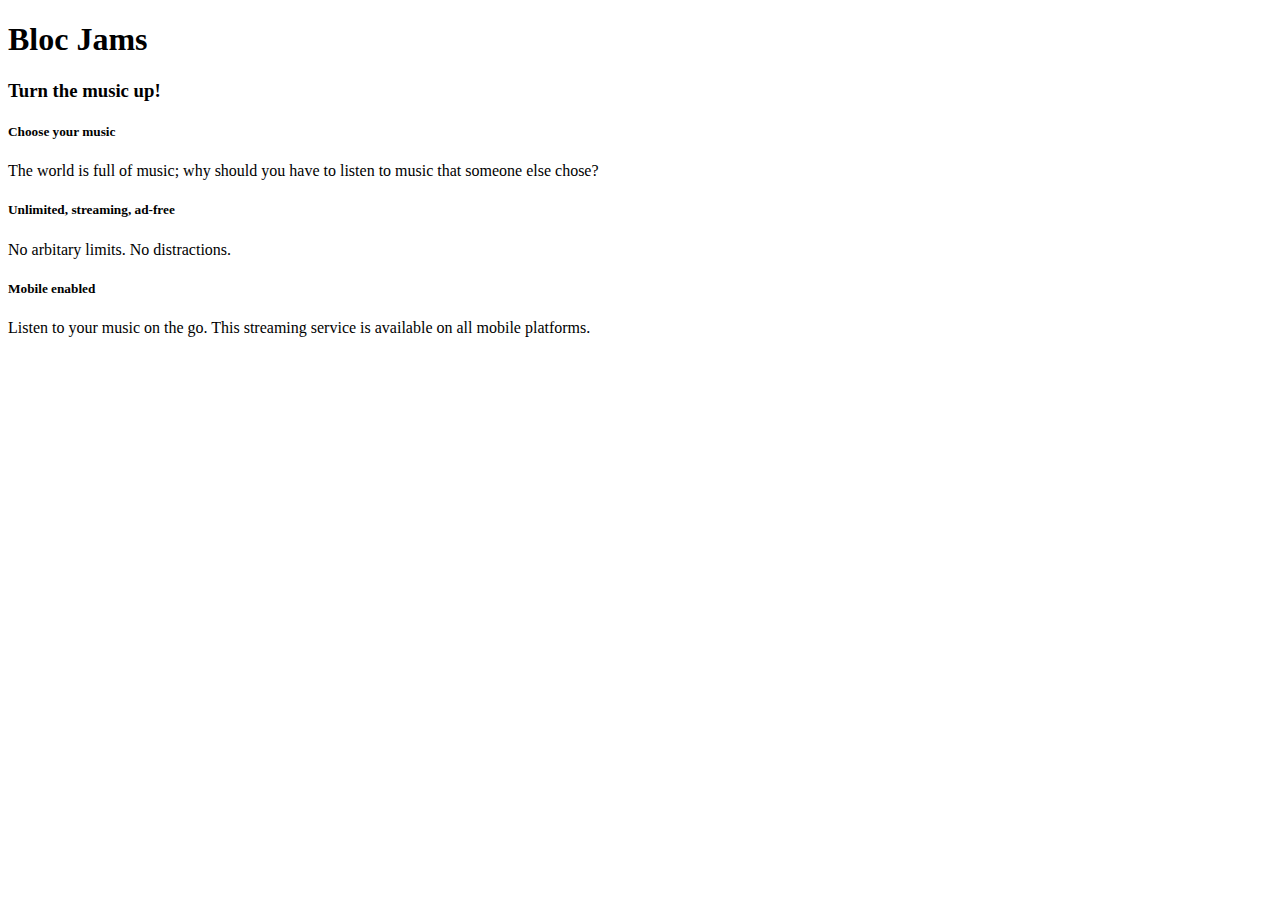
==== index.html @ 945dd3c2 "finish assignment6" ====
<!DOCTYPE html> 
<html> 
    <head>
        <title> Bloc Jams</title>
    </head>
    <body>
        <nav> <!-- navigation bar --> </nav>
        <section> <!-- hero content --> 
            <h1>Bloc Jams</h1>
            <h3> Turn the music up!</h3>
        </section>
        <section> <!-- selling points --> 
            <div> 
                <h5>Choose your music</h5>
                <p> The world is full of music; why should you have to listen to music that someone else chose? </p>
            </div>
            <div> 
                <h5>Unlimited, streaming, ad-free</h5>
                <p>No arbitary limits. No distractions.</p>
            </div>
            <div> 
                <h5>Mobile enabled</h5>
                <p>Listen to your music on the go. This streaming service is available on all mobile platforms.</p>
            </div>
        </section>
    </body>
</html>
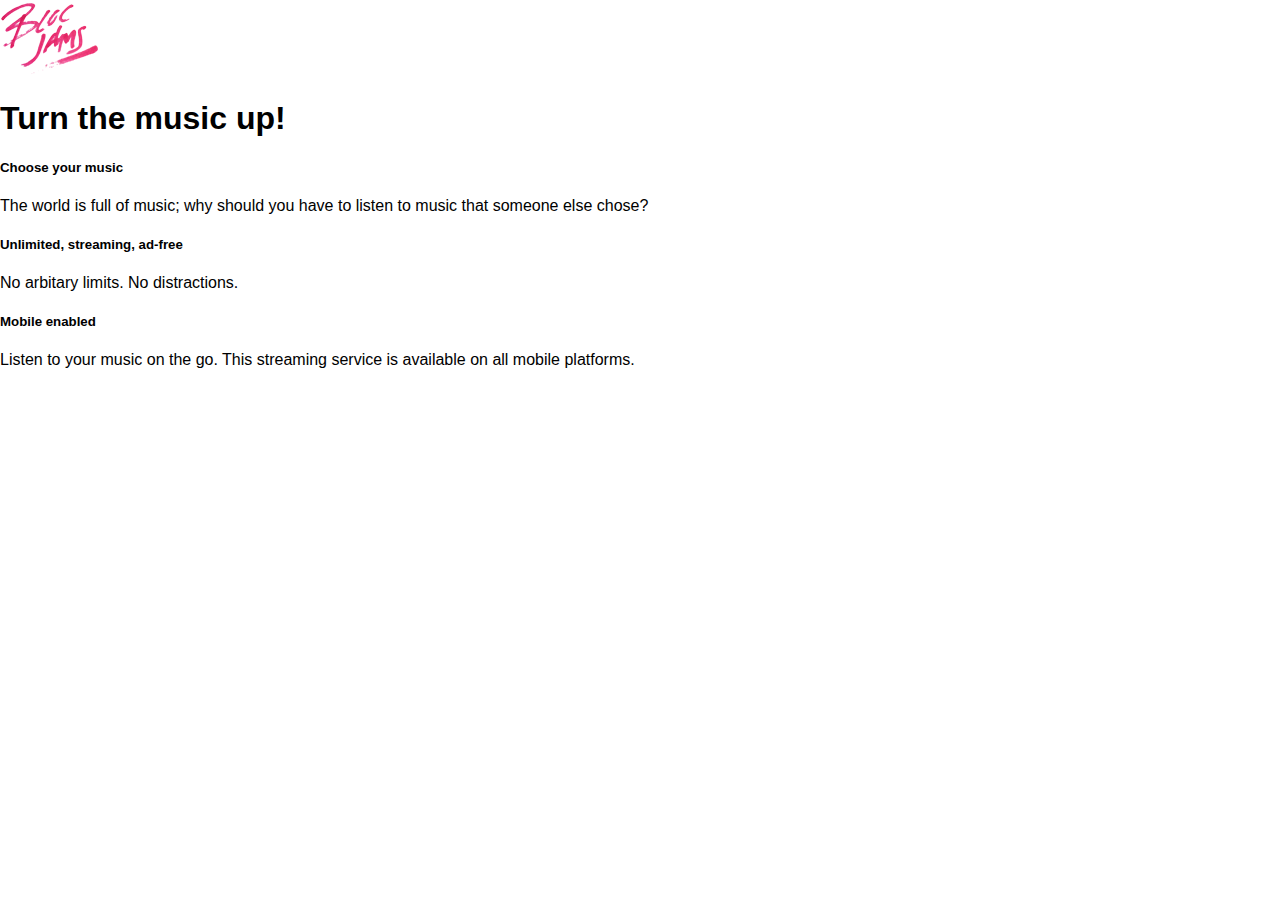
==== commit f942100c: "finish checkpoint7" ====
--- a/index.html
+++ b/index.html
@@ -2,26 +2,42 @@
 <html> 
     <head>
         <title> Bloc Jams</title>
+        <link rel="stylesheet" type="text/css" href="http://fonts.googleapis.com/css?family=Open+Sans:400,800,600,700,300">
+        <link rel="stylesheet" type="text/css" href="http://code.ionicframework.com/ionicons/2.0.1/css/ionicons.min.css">
+        <link rel="stylesheet" type="text/css" href="styles/normalize.css">
+        <link rel="stylesheet" type="text/css" href="styles/main.css">        
     </head>
-    <body>
-        <nav> <!-- navigation bar --> </nav>
-        <section> <!-- hero content --> 
-            <h1>Bloc Jams</h1>
-            <h3> Turn the music up!</h3>
+    
+    <body class="landing">
+        <nav class="navbar"> <!-- navigation bar --> 
+        <img src="assets/images/bloc_jams_logo.png" alt="bloc jams logo" class="logo">
+        </nav>
+        
+        <section class="hero-content"> <!-- hero content --> 
+            <h1 class="hero-title"> Turn the music up!</h1>
         </section>
-        <section> <!-- selling points --> 
-            <div> 
-                <h5>Choose your music</h5>
-                <p> The world is full of music; why should you have to listen to music that someone else chose? </p>
+        
+        <section class="selling-points"> <!-- selling points --> 
+            
+            <div class="point"> 
+                <span class="ion-music-note"></span>
+                <h5 class="point-title">Choose your music</h5>
+                <p class="point-description"> The world is full of music; why should you have to listen to music that someone else chose? </p>
             </div>
-            <div> 
-                <h5>Unlimited, streaming, ad-free</h5>
-                <p>No arbitary limits. No distractions.</p>
+            
+            <div class="point"> 
+                <span class="ion-radio-waves"></span>
+                <h5 class="point-title">Unlimited, streaming, ad-free</h5>
+                <p class="point-description">No arbitary limits. No distractions.</p>
             </div>
-            <div> 
-                <h5>Mobile enabled</h5>
-                <p>Listen to your music on the go. This streaming service is available on all mobile platforms.</p>
+            
+            <div class="point">
+                <span class="ion-iphone"></span>
+                <h5 class="point-title">Mobile enabled</h5>
+                <p class="point-description">Listen to your music on the go. This streaming service is available on all mobile platforms.</p>
             </div>
+            
         </section>
+        
     </body>
 </html>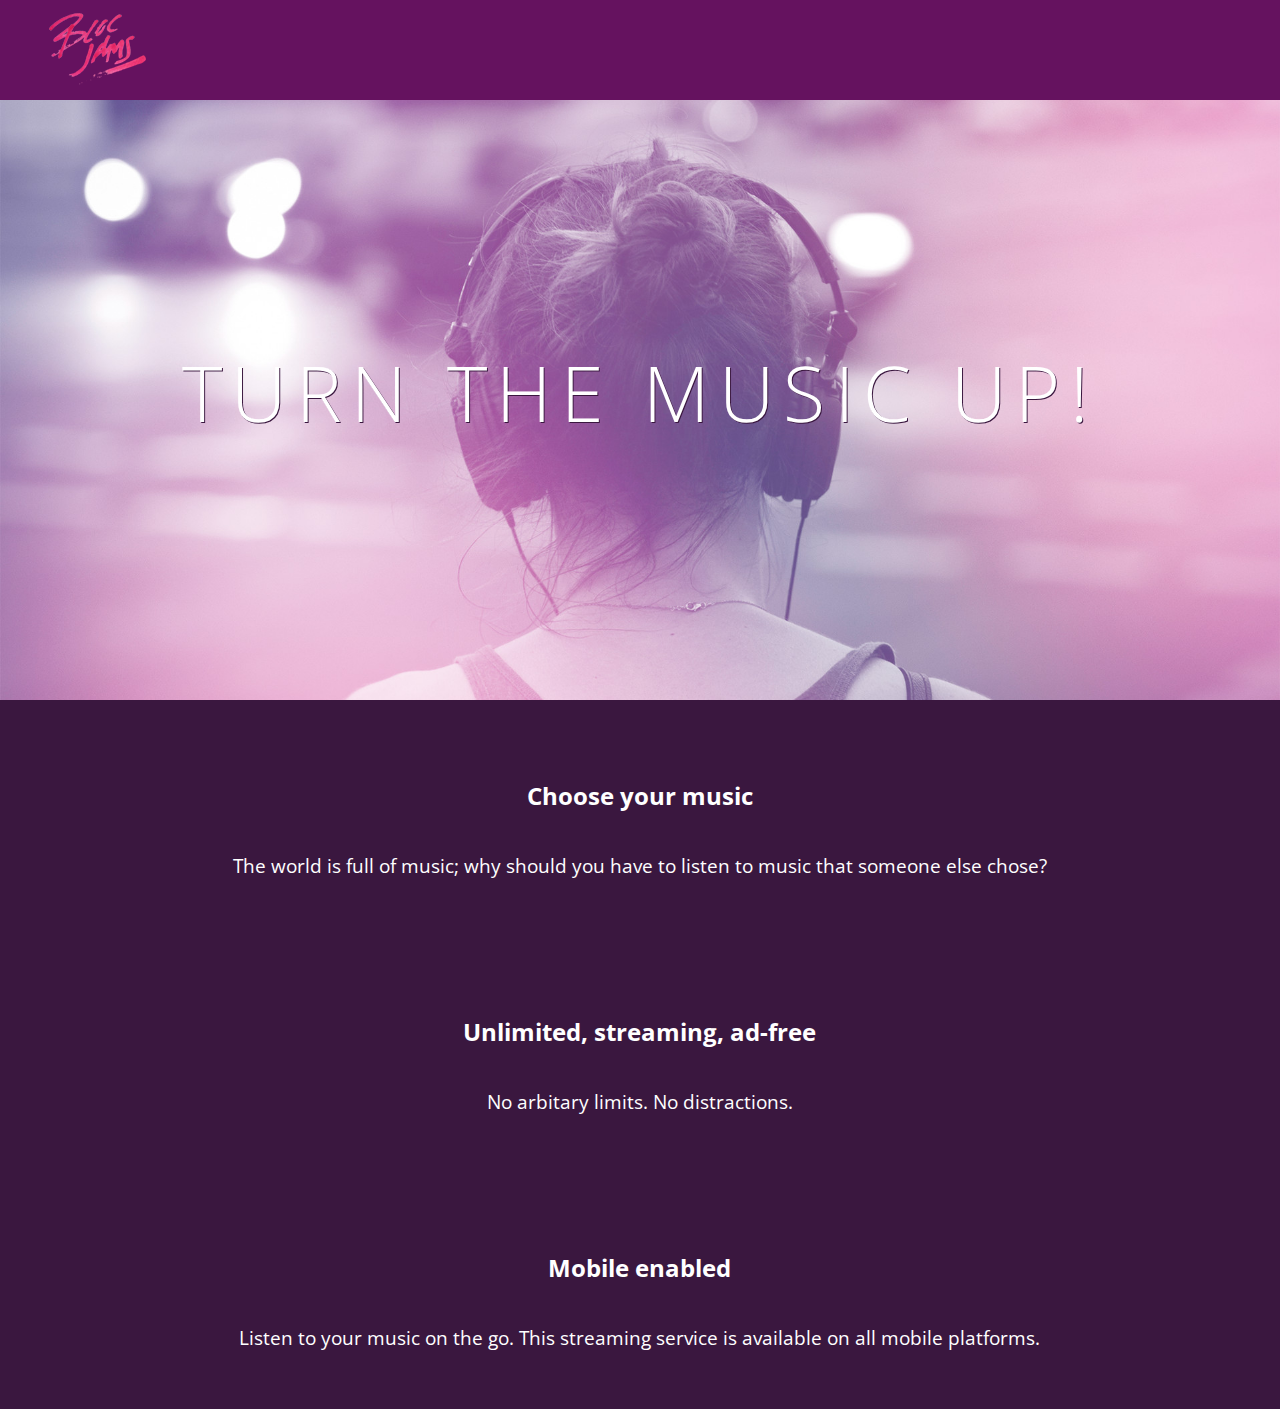
==== commit 26d015ae: "finish checkpoint8" ====
--- a/index.html
+++ b/index.html
@@ -2,10 +2,12 @@
 <html> 
     <head>
         <title> Bloc Jams</title>
+        <meta name="viewport" content="width=device-width, inital-scale=1">
         <link rel="stylesheet" type="text/css" href="http://fonts.googleapis.com/css?family=Open+Sans:400,800,600,700,300">
         <link rel="stylesheet" type="text/css" href="http://code.ionicframework.com/ionicons/2.0.1/css/ionicons.min.css">
         <link rel="stylesheet" type="text/css" href="styles/normalize.css">
-        <link rel="stylesheet" type="text/css" href="styles/main.css">        
+        <link rel="stylesheet" type="text/css" href="styles/main.css">      
+        <link rel="stylesheet" type="text/css" href="styles/landing.css">
     </head>
     
     <body class="landing">
@@ -17,21 +19,21 @@
             <h1 class="hero-title"> Turn the music up!</h1>
         </section>
         
-        <section class="selling-points"> <!-- selling points --> 
+        <section class="selling-points container"> <!-- selling points --> 
             
-            <div class="point"> 
+            <div class="point column third"> 
                 <span class="ion-music-note"></span>
                 <h5 class="point-title">Choose your music</h5>
                 <p class="point-description"> The world is full of music; why should you have to listen to music that someone else chose? </p>
             </div>
             
-            <div class="point"> 
+            <div class="point column third"> 
                 <span class="ion-radio-waves"></span>
                 <h5 class="point-title">Unlimited, streaming, ad-free</h5>
                 <p class="point-description">No arbitary limits. No distractions.</p>
             </div>
             
-            <div class="point">
+            <div class="point column third">
                 <span class="ion-iphone"></span>
                 <h5 class="point-title">Mobile enabled</h5>
                 <p class="point-description">Listen to your music on the go. This streaming service is available on all mobile platforms.</p>
--- a/styles/main.css
+++ b/styles/main.css
@@ -0,0 +1,43 @@
+*, *::before, *::after {
+    -moz-box-sizing: border-box;
+    -webkit-box-sizing: border-box;
+    box-sizing: border-box;
+}
+
+html {
+     height: 100%; 
+     font-size: 100%;
+ }
+ 
+ body {
+     font-family: 'Open Sans'; 
+     color: white;            
+     min-height: 100%;         
+ }
+ 
+ .navbar {
+     padding: 0.5rem;
+     background-color: rgb(101,18,95);
+ }
+ 
+ .navbar .logo {
+     position: relative; 
+     left: 2rem;
+ }
+
+.container {
+    margin: 0 auto;
+    max-width: 64rem;
+}
+
+
+/* media queries */
+
+
+@media (min-width: 640px) {
+    html { font-size: 112%;}
+}
+
+@media (min-width: 1024px) {
+    html {font-size:120%;}
+}--- a/styles/landing.css
+++ b/styles/landing.css
@@ -0,0 +1,52 @@
+
+body.landing {
+     background-color: rgb(58,23,63); 
+ }
+
+.hero-content {
+     position: relative; 
+     min-height: 600px;  
+     background-image: url(../assets/images/bloc_jams_bg.jpg);
+     background-repeat: no-repeat;
+     background-position: center center;
+     background-size: cover;
+ }
+
+.hero-content .hero-title {
+     position: absolute;             
+     top: 40%;                 
+     -webkit-transform: translateY(-50%);
+     -moz-transform: translateY(-50%);
+     -ms-transform: translateY(-50%);
+     transform: translateY(-50%);
+     width: 100%;                   
+     text-align: center;            
+     font-size: 4rem;              
+     font-weight: 300;              
+     text-transform: uppercase;      
+     letter-spacing: 0.5rem;       
+     text-shadow: 1px 1px 0px rgb(58,23,63); 
+ }
+
+.selling-points {
+     position: relative;
+     
+    
+ }
+ 
+ .point {
+     position: relative;
+     padding: 2rem;
+     text-align: center;
+ }
+ 
+ .point .point-title {
+     font-size: 1.25rem;
+ }
+ 
+ .ion-music-note,
+ .ion-radio-waves,
+ .ion-iphone {
+     color: rgb(233,50,117);
+     font-size: 5rem;
+ }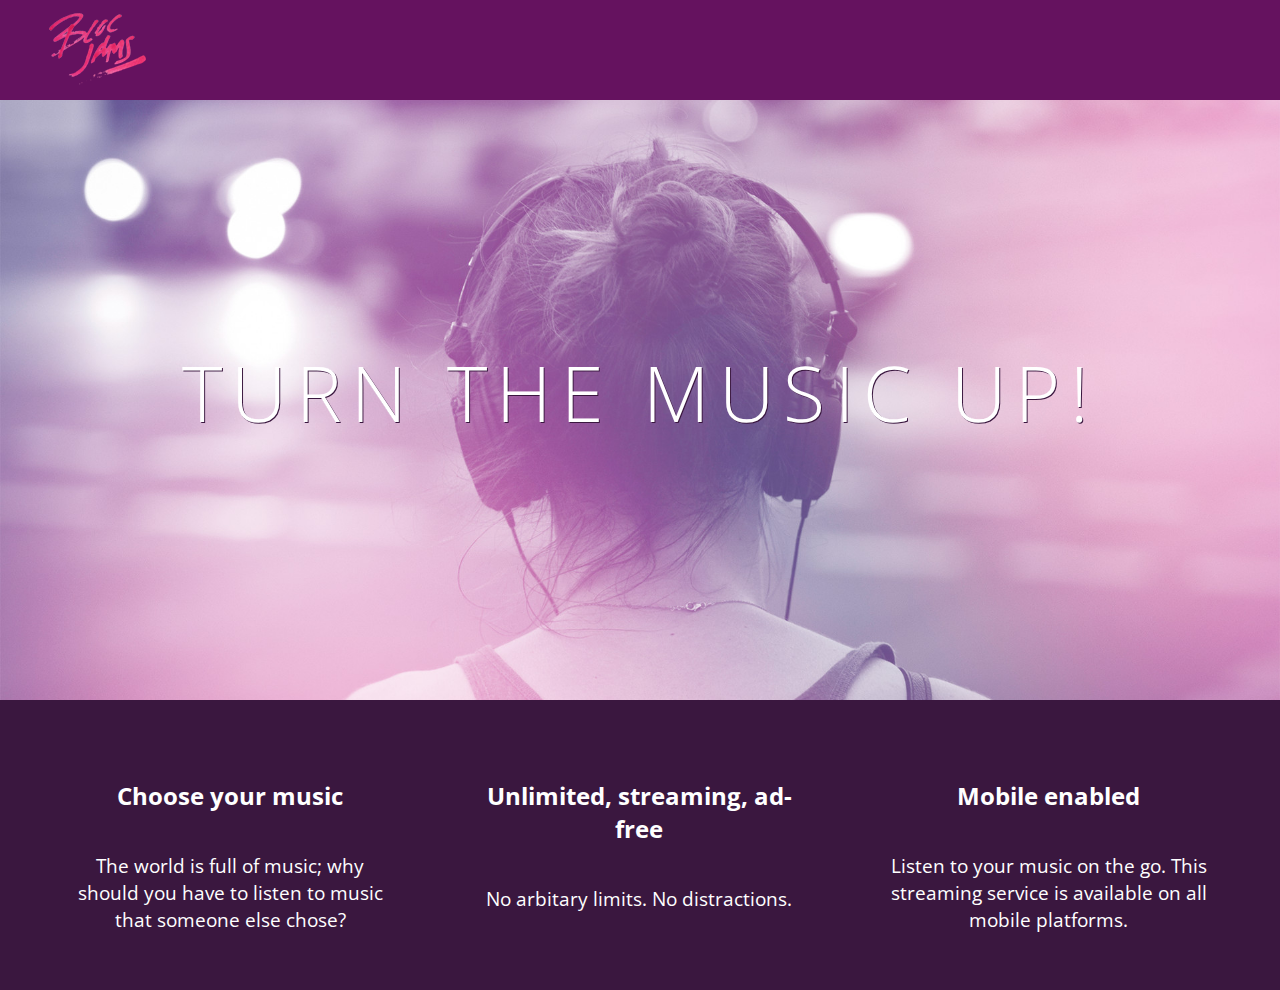
==== commit 99a9c92f: "finish assignment8" ====
--- a/index.html
+++ b/index.html
@@ -19,7 +19,7 @@
             <h1 class="hero-title"> Turn the music up!</h1>
         </section>
         
-        <section class="selling-points container"> <!-- selling points --> 
+        <section class="selling-points container clearfix"> <!-- selling points --> 
             
             <div class="point column third"> 
                 <span class="ion-music-note"></span>
--- a/styles/main.css
+++ b/styles/main.css
@@ -30,12 +30,33 @@
     max-width: 64rem;
 }
 
+.clearfix::before,
+.clearfix::after, {
+    content: " ";
+    display: table;
+}
 
+.clearfix::after {
+    clear: both;
+}
 /* media queries */
 
 
 @media (min-width: 640px) {
     html { font-size: 112%;}
+    
+    .column {
+        float: left;
+        padding-left: 1rem;
+        padding-right: 1rem; 
+    }
+    
+    .column.full{ width: 100%; }
+    .column.two-thirds{width: 66.7%;}
+    .column.half{width: 50%;}
+    .column.third{width: 33.3%;}
+    .column.fourth{width: 25%;}
+    .column.flow-opposite{float: right;}
 }
 
 @media (min-width: 1024px) {
--- a/styles/landing.css
+++ b/styles/landing.css
@@ -30,8 +30,6 @@
 
 .selling-points {
      position: relative;
-     
-    
  }
  
  .point {
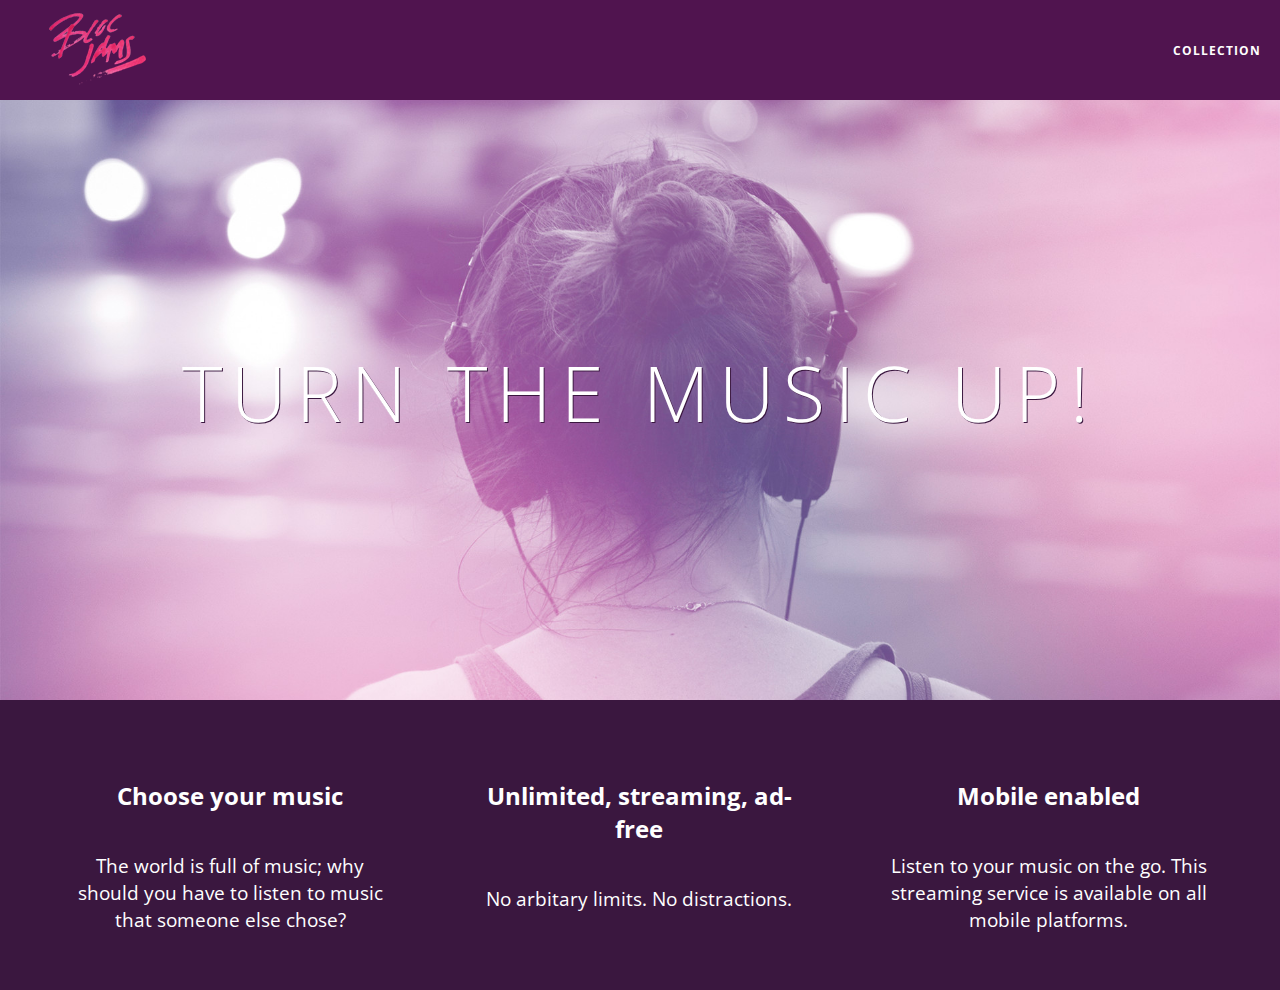
==== commit e451d9de: "finish checkpoint9" ====
--- a/index.html
+++ b/index.html
@@ -6,13 +6,18 @@
         <link rel="stylesheet" type="text/css" href="http://fonts.googleapis.com/css?family=Open+Sans:400,800,600,700,300">
         <link rel="stylesheet" type="text/css" href="http://code.ionicframework.com/ionicons/2.0.1/css/ionicons.min.css">
         <link rel="stylesheet" type="text/css" href="styles/normalize.css">
-        <link rel="stylesheet" type="text/css" href="styles/main.css">      
+        <link rel="stylesheet" type="text/css" href="styles/main.css">    
         <link rel="stylesheet" type="text/css" href="styles/landing.css">
     </head>
     
     <body class="landing">
         <nav class="navbar"> <!-- navigation bar --> 
-        <img src="assets/images/bloc_jams_logo.png" alt="bloc jams logo" class="logo">
+            <a href="index.html" class="logo">
+                <img src="assets/images/bloc_jams_logo.png" alt="bloc jams logo">
+            </a>
+            <div class="links-container">
+                <a href="collection.html" class="navbar-link">collection</a>
+            </div>
         </nav>
         
         <section class="hero-content"> <!-- hero content --> 
--- a/styles/main.css
+++ b/styles/main.css
@@ -16,10 +16,40 @@
  }
  
  .navbar {
+     position: relative;
      padding: 0.5rem;
-     background-color: rgb(101,18,95);
+     background-color: rgba(101,18,95,0.5);
+     z-index: 1;
  }
  
+.navbar .links-container {
+    display: table;
+    position: absolute;
+    top: 0;
+    right: 0; 
+    height: 100px;
+    color: white;
+    text-decoration: none; 
+}
+.links-container .navbar-link {
+    display: table-cell;
+    position: relative;
+    padding-left: 1rem; 
+    padding-right: 1rem;
+    vertical-align: middle;
+    color: white;
+    font-size: 0.625rem;
+    letter-spacing: 0.05rem;
+    font-weight: 700;
+    text-transform: uppercase;
+    text-decoration: none;
+    cursor: pointer;
+}
+
+.links-container .navbar-link:hover {
+    color: rgb(233,50,117);
+}
+
  .navbar .logo {
      position: relative; 
      left: 2rem;
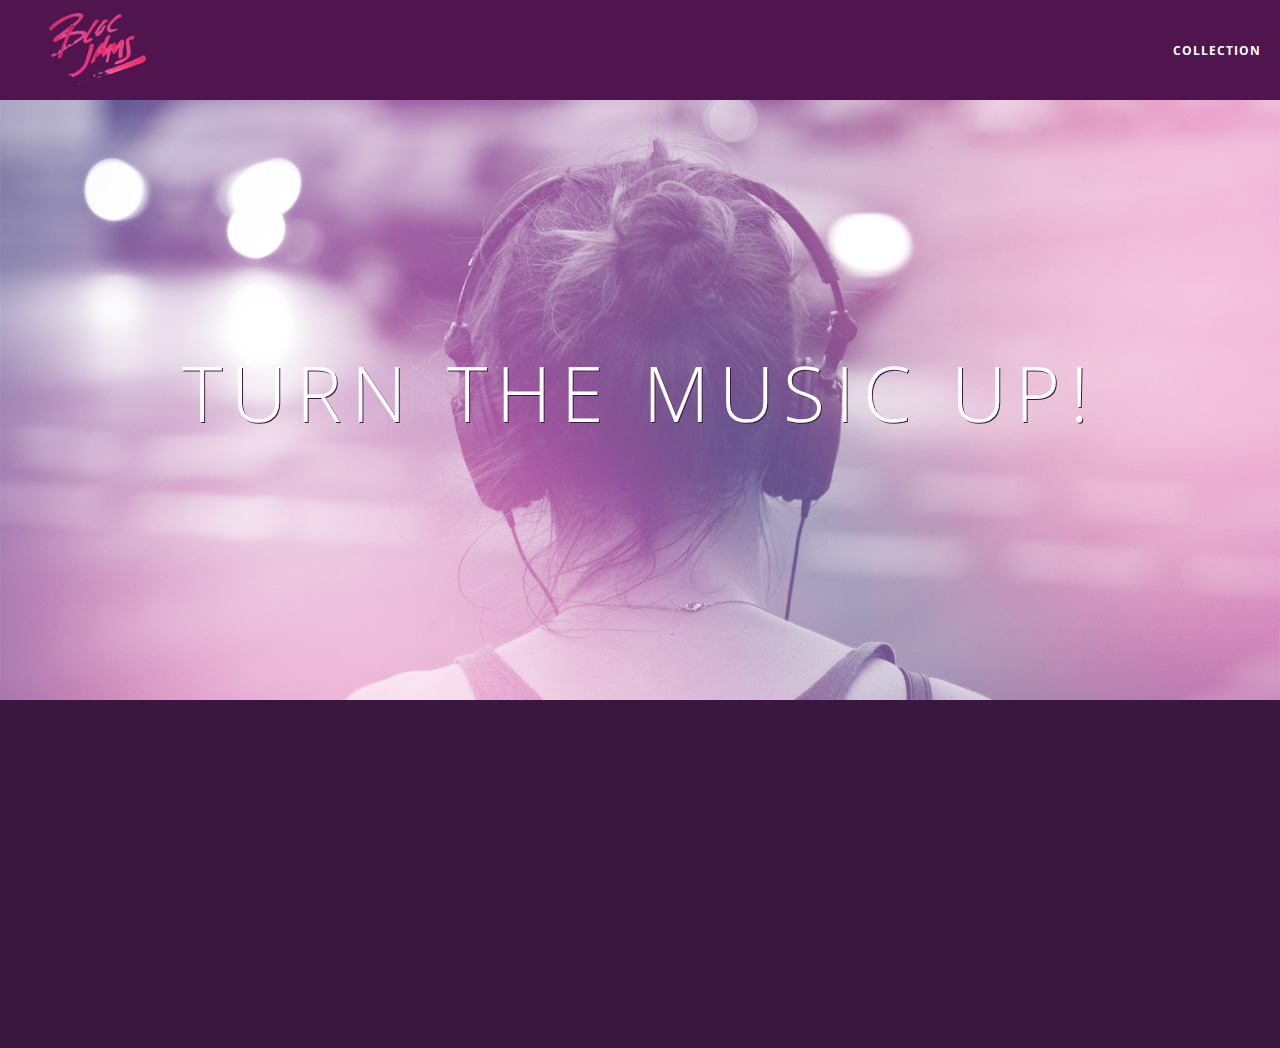
==== commit e2697d74: "checkpoint22" ====
--- a/index.html
+++ b/index.html
@@ -2,7 +2,7 @@
 <html> 
     <head>
         <title> Bloc Jams</title>
-        <meta name="viewport" content="width=device-width, inital-scale=1">
+        <meta name="viewport" content="width=device-width, initial-scale=1">
         <link rel="stylesheet" type="text/css" href="http://fonts.googleapis.com/css?family=Open+Sans:400,800,600,700,300">
         <link rel="stylesheet" type="text/css" href="http://code.ionicframework.com/ionicons/2.0.1/css/ionicons.min.css">
         <link rel="stylesheet" type="text/css" href="styles/normalize.css">
@@ -46,5 +46,7 @@
             
         </section>
         
+        
+        <script src="scripts/landing.js"> </script>
     </body>
 </html>--- a/styles/main.css
+++ b/styles/main.css
@@ -60,6 +60,9 @@
     max-width: 64rem;
 }
 
+.container.narrow{
+    max-width: 56rem;
+}
 .clearfix::before,
 .clearfix::after, {
     content: " ";
@@ -69,6 +72,8 @@
 .clearfix::after {
     clear: both;
 }
+
+
 /* media queries */
 
 
--- a/styles/landing.css
+++ b/styles/landing.css
@@ -36,6 +36,16 @@
      position: relative;
      padding: 2rem;
      text-align: center;
+     opacity: 0;
+     -webkit-transform: scaleX(0.9) translateY(3rem);
+     -moz-transform: scaleX(0.9) translateY(3rem);
+     -transform: scaleX(0.9) translateY(3rem);
+     -webkit-transition: all 0.25s ease-in-out;
+     -moz-transition: all 0.25s ease-in-out;
+     -transition: all 0.25s ease-in-out;
+     -webkit-transition-delay: 0.2s;
+     -moz-transition-delay: 0.2s;
+     -transition-delay: 0.2s;
  }
  
  .point .point-title {
